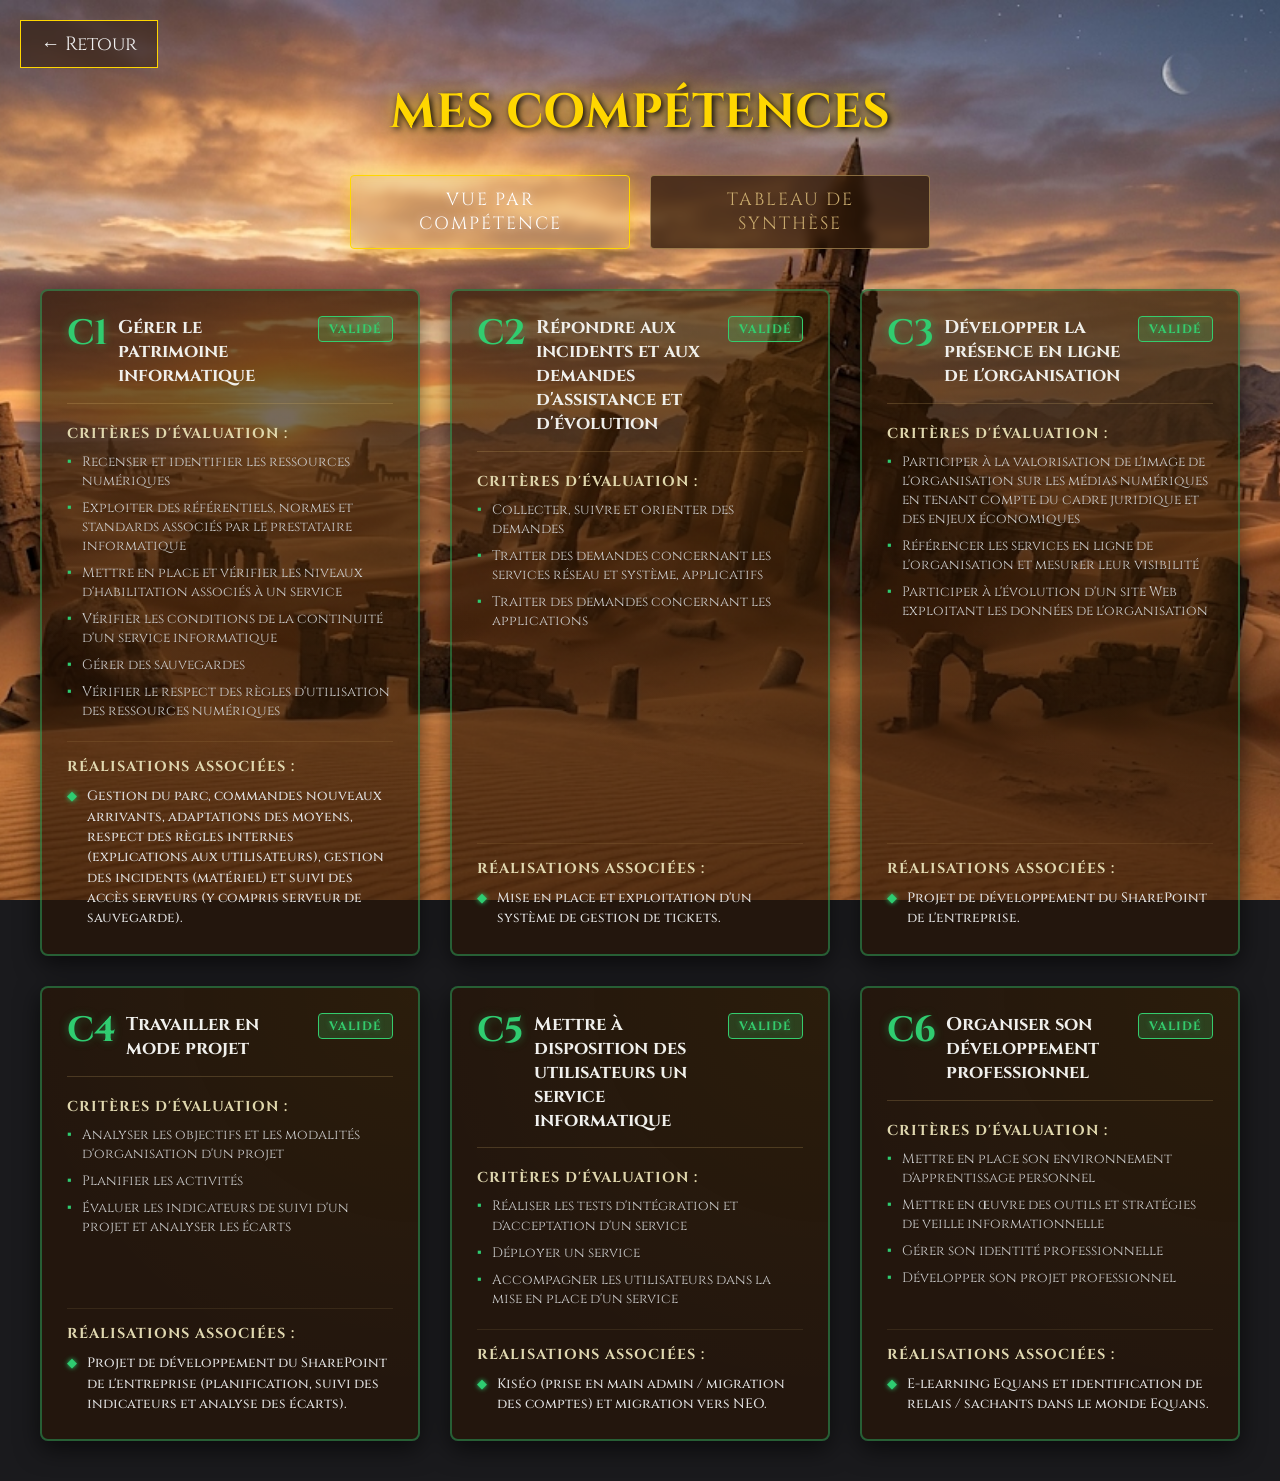
==== competences.html @ 90c7704d "Add files via upload" ====
<!DOCTYPE html>
<html lang="fr">

<head>
    <meta charset="UTF-8">
    <meta name="viewport" content="width=device-width, initial-scale=1.0">
    <title>Mes Compétences - Bodet Loïc</title>
    <link rel="stylesheet" href="styles.css">
    <style>
        :root {
            --shurima-gold: #ffd700;
            --shurima-gold-glow: rgba(255, 215, 0, 0.6);
            --shurima-dark-amber: rgba(40, 20, 5, 0.65);
            --gold-border: rgba(230, 194, 122, 0.5);
            --neon-green: #2ecc71;
            --neon-green-glow: rgba(46, 204, 113, 0.6);
        }

        body {
            display: flex;
            flex-direction: column;
            justify-content: flex-start;
            align-items: center;
            padding: 80px 20px 40px 20px;
            min-height: 100vh;
            overflow-y: auto;
            background-image: url('fond-competences.jpg');
            background-size: cover;
            background-position: center;
            background-attachment: fixed;
        }

        @media (max-width: 768px) {
            body {
                padding: 100px 15px 30px 15px;
            }
        }

        .page-title {
            font-family: 'Cinzel', serif;
            color: var(--shurima-gold);
            font-size: 3rem;
            text-align: center;
            margin-bottom: 30px;
            text-shadow: 2px 2px 6px #000, 0 0 20px rgba(255, 215, 0, 0.8);
        }

        @media (max-width: 768px) {
            .page-title {
                font-size: 2.2rem;
                margin-bottom: 20px;
            }
        }

        .back-btn {
            position: fixed;
            top: 20px;
            left: 20px;
            color: #f0f0f0;
            text-decoration: none;
            font-family: 'Cinzel', serif;
            font-size: 1.2rem;
            border: 1px solid var(--shurima-gold);
            padding: 10px 20px;
            transition: all 0.3s ease;
            background: rgba(40, 20, 5, 0.5);
            backdrop-filter: blur(5px);
            z-index: 1000;
        }

        .back-btn:hover {
            background: rgba(255, 215, 0, 0.2);
            box-shadow: 0 0 15px rgba(255, 215, 0, 0.5);
        }

        /* --- COMMUTATEUR D'ONGLETS --- */
        .tabs-container {
            display: flex;
            justify-content: center;
            gap: 20px;
            margin-bottom: 40px;
            width: 100%;
            max-width: 1200px;
        }

        @media (max-width: 600px) {
            .tabs-container {
                flex-direction: column;
                gap: 10px;
                align-items: center;
            }
        }

        .tab-btn {
            background: rgba(40, 20, 5, 0.7);
            border: 1px solid var(--gold-border);
            cursor: pointer;
            padding: 12px 30px;
            font-family: 'Cinzel', serif;
            font-size: 1.1rem;
            color: #c8aa6e;
            letter-spacing: 2px;
            transition: all 0.3s ease;
            text-transform: uppercase;
            backdrop-filter: blur(5px);
            border-radius: 4px;
            width: 280px;
            max-width: 100%;
            text-align: center;
        }

        .tab-btn:hover {
            color: var(--shurima-gold);
            border-color: var(--shurima-gold);
            box-shadow: 0 0 15px rgba(255, 215, 0, 0.3);
        }

        .tab-btn.active {
            color: #fff;
            background: rgba(200, 170, 110, 0.2);
            border-color: var(--shurima-gold);
            box-shadow: 0 0 20px rgba(255, 215, 0, 0.4), inset 0 0 10px rgba(255, 215, 0, 0.2);
            text-shadow: 0 0 8px rgba(255, 255, 255, 0.6);
        }

        /* --- CONTENUS D'ONGLETS --- */
        .tab-content {
            display: none;
            width: 100%;
            opacity: 0;
        }

        .tab-content.active {
            display: block;
        }

        .fade-in {
            animation: fadeIn 0.4s ease-out forwards;
        }

        @keyframes fadeIn {
            from { opacity: 0; transform: translateY(15px); }
            to { opacity: 1; transform: translateY(0); }
        }

        /* --- VUE CARTES --- */
        .comp-grid {
            display: grid;
            grid-template-columns: repeat(auto-fit, minmax(340px, 1fr));
            gap: 30px;
            width: 100%;
            max-width: 1200px;
            margin: 0 auto;
        }

        @media (max-width: 400px) {
            .comp-grid {
                grid-template-columns: 1fr;
            }
        }

        .comp-card {
            background: rgba(40, 20, 5, 0.65);
            backdrop-filter: blur(8px);
            border: 2px solid var(--gold-border);
            border-radius: 8px;
            padding: 25px;
            transition: transform 0.3s ease, border-color 0.3s ease, box-shadow 0.3s ease;
            box-shadow: 0 8px 25px rgba(0,0,0,0.6);
            display: flex;
            flex-direction: column;
            position: relative;
            overflow: hidden;
        }

        .comp-card::before {
            content: '';
            position: absolute;
            top: 0; left: 0; width: 100%; height: 100%;
            background: radial-gradient(circle at top right, rgba(255, 215, 0, 0.04), transparent 70%);
            pointer-events: none;
        }

        .comp-card:hover {
            transform: translateY(-5px);
            border-color: var(--shurima-gold);
            box-shadow: 0 12px 30px rgba(0,0,0,0.8), 0 0 20px rgba(255, 215, 0, 0.25);
        }

        .comp-card.validated {
            border-color: rgba(46, 204, 113, 0.4);
        }

        .comp-card.validated:hover {
            border-color: var(--neon-green);
            box-shadow: 0 12px 30px rgba(0,0,0,0.8), 0 0 20px rgba(46, 204, 113, 0.25);
        }

        .card-header {
            display: flex;
            justify-content: space-between;
            align-items: flex-start;
            margin-bottom: 20px;
            border-bottom: 1px solid rgba(230, 194, 122, 0.2);
            padding-bottom: 15px;
            gap: 10px;
        }

        .comp-code {
            font-size: 2.2rem;
            font-weight: 700;
            color: var(--shurima-gold);
            text-shadow: 0 0 10px rgba(255, 215, 0, 0.4);
            line-height: 1;
        }

        .comp-card.validated .comp-code {
            color: var(--neon-green);
            text-shadow: 0 0 10px rgba(46, 204, 113, 0.4);
        }

        .comp-title-container {
            flex-grow: 1;
        }

        .comp-title {
            font-size: 1.15rem;
            color: #f0f0f0;
            font-family: 'Cinzel', serif;
            line-height: 1.3;
        }

        .status-badge {
            padding: 4px 10px;
            font-size: 0.75rem;
            border-radius: 4px;
            font-weight: bold;
            letter-spacing: 1px;
            text-transform: uppercase;
            white-space: nowrap;
        }

        .status-badge.valid {
            background: rgba(46, 204, 113, 0.2);
            border: 1px solid var(--neon-green);
            color: var(--neon-green);
            text-shadow: 0 0 5px rgba(46, 204, 113, 0.5);
        }

        .status-badge.in-progress {
            background: rgba(230, 194, 122, 0.1);
            border: 1px solid rgba(230, 194, 122, 0.5);
            color: #c8aa6e;
        }

        .card-body {
            display: flex;
            flex-direction: column;
            gap: 20px;
            flex-grow: 1;
        }

        .criteria-section h3,
        .realizations-section h3 {
            font-size: 0.9rem;
            color: var(--shurima-gold);
            margin-bottom: 10px;
            letter-spacing: 1px;
            text-transform: uppercase;
        }

        .comp-card.validated .criteria-section h3,
        .comp-card.validated .realizations-section h3 {
            color: #e0d8b0;
        }

        .criteria-list {
            list-style: none;
            padding-left: 0;
            display: flex;
            flex-direction: column;
            gap: 8px;
        }

        .criteria-list li {
            font-size: 0.85rem;
            color: #ccc;
            line-height: 1.4;
            position: relative;
            padding-left: 15px;
        }

        .criteria-list li::before {
            content: '▪';
            position: absolute;
            left: 0;
            color: var(--shurima-gold);
            font-size: 0.8rem;
        }

        .comp-card.validated .criteria-list li::before {
            color: var(--neon-green);
        }

        .realizations-section {
            border-top: 1px solid rgba(230, 194, 122, 0.1);
            padding-top: 15px;
            margin-top: auto;
        }

        .realization-item {
            display: flex;
            gap: 10px;
            align-items: flex-start;
        }

        .realization-bullet {
            color: var(--shurima-gold);
            font-size: 0.8rem;
            margin-top: 2px;
        }

        .comp-card.validated .realization-bullet {
            color: var(--neon-green);
            text-shadow: 0 0 5px var(--neon-green);
        }

        .realization-text {
            font-size: 0.85rem;
            color: #e0e0e0;
            line-height: 1.5;
            font-weight: 500;
        }

        .realization-empty {
            font-size: 0.85rem;
            color: #777;
            font-style: italic;
        }

        /* --- VUE TABLE DE SYNTHÈSE --- */
        .matrix-info-grid {
            display: grid;
            grid-template-columns: repeat(auto-fit, minmax(200px, 1fr));
            gap: 15px;
            width: 100%;
            max-width: 1200px;
            margin: 0 auto 30px auto;
            background: rgba(40, 20, 5, 0.65);
            backdrop-filter: blur(8px);
            border: 2px solid var(--gold-border);
            border-radius: 8px;
            padding: 20px;
            box-shadow: 0 5px 15px rgba(0,0,0,0.6);
            font-family: 'Cinzel', serif;
            color: #f0f0f0;
        }

        .matrix-info-grid .info-item {
            font-size: 0.95rem;
            letter-spacing: 1px;
        }

        .matrix-info-grid .info-item strong {
            color: var(--shurima-gold);
            text-shadow: 0 0 5px rgba(255, 215, 0, 0.4);
            margin-right: 5px;
        }

        .matrix-info-grid .info-item a {
            color: var(--shurima-gold);
            text-decoration: none;
            border-bottom: 1px dashed var(--shurima-gold);
            transition: all 0.3s ease;
        }

        .matrix-info-grid .info-item a:hover {
            color: #fff;
            border-bottom-style: solid;
            text-shadow: 0 0 8px var(--shurima-gold-glow);
        }

        .matrix-info-grid .full-width {
            grid-column: 1 / -1;
        }

        .matrix-container {
            width: 100%;
            max-width: 1200px;
            margin: 0 auto;
            overflow-x: auto;
            background: rgba(20, 10, 2, 0.7);
            backdrop-filter: blur(10px);
            border: 2px solid var(--gold-border);
            border-radius: 8px;
            padding: 20px;
            box-shadow: 0 10px 30px rgba(0,0,0,0.8);
        }

        .matrix-container::-webkit-scrollbar {
            height: 8px;
        }
        .matrix-container::-webkit-scrollbar-track {
            background: rgba(40, 20, 5, 0.4);
            border-radius: 4px;
        }
        .matrix-container::-webkit-scrollbar-thumb {
            background: var(--shurima-gold);
            border-radius: 4px;
            box-shadow: 0 0 5px var(--shurima-gold-glow);
        }
        .matrix-container::-webkit-scrollbar-thumb:hover {
            background: #fff;
        }

        .synthesis-table {
            width: 100%;
            border-collapse: collapse;
            color: #f0f0f0;
            font-size: 0.9rem;
        }

        .synthesis-table th, 
        .synthesis-table td {
            border: 1px solid rgba(230, 194, 122, 0.25);
            padding: 12px;
            text-align: left;
            transition: background 0.2s ease;
        }

        .synthesis-table thead tr {
            border-bottom: 2px solid var(--gold-border);
        }

        .synthesis-table th {
            color: var(--shurima-gold);
            font-family: 'Cinzel', serif;
            text-shadow: 0 0 5px rgba(255, 215, 0, 0.3);
            font-weight: bold;
        }

        /* En-têtes de colonnes verticaux */
        .synthesis-table th.vertical-header {
            height: 220px;
            min-width: 60px;
            max-width: 70px;
            vertical-align: bottom;
            padding: 15px 5px;
            text-align: center;
        }

        .synthesis-table th.vertical-header > div {
            writing-mode: vertical-rl;
            transform: rotate(180deg);
            white-space: nowrap;
            display: inline-block;
            letter-spacing: 1px;
            font-size: 0.85rem;
            line-height: 1.2;
            text-transform: uppercase;
            font-family: 'Cinzel', serif;
        }

        /* Lignes d'en-tête de section */
        .synthesis-table tr.section-header-row {
            background: rgba(230, 194, 122, 0.12);
        }

        .synthesis-table tr.section-header-row td {
            color: var(--shurima-gold);
            font-family: 'Cinzel', serif;
            font-weight: bold;
            text-transform: uppercase;
            letter-spacing: 1px;
            font-size: 0.95rem;
            text-align: center;
            border-top: 2px solid var(--gold-border);
            border-bottom: 2px solid var(--gold-border);
        }

        /* Cellules de cases à cocher */
        .synthesis-table td.check-cell {
            text-align: center;
            vertical-align: middle;
            width: 60px;
        }

        /* Effet de survol sur les lignes */
        .synthesis-table tbody tr:not(.section-header-row):hover {
            background: rgba(255, 255, 255, 0.03);
        }

        /* Rétroéclairages croisés JavaScript */
        .synthesis-table tr.highlight-row {
            background: rgba(255, 215, 0, 0.07) !important;
        }

        .synthesis-table td.highlight-col,
        .synthesis-table th.highlight-col {
            background: rgba(255, 215, 0, 0.07) !important;
        }

        .synthesis-table td.highlight-cell {
            background: rgba(255, 215, 0, 0.18) !important;
            box-shadow: inset 0 0 10px rgba(255, 215, 0, 0.4);
        }

        /* Coche runique lumineuse */
        .rune-check {
            display: inline-flex;
            justify-content: center;
            align-items: center;
            width: 26px;
            height: 26px;
            background: rgba(46, 204, 113, 0.15);
            border: 2px solid rgba(46, 204, 113, 0.7);
            border-radius: 50%;
            color: var(--neon-green);
            text-shadow: 0 0 10px var(--neon-green);
            box-shadow: 0 0 12px rgba(46, 204, 113, 0.3);
            font-weight: bold;
            font-size: 0.95rem;
            animation: pulseRune 2s infinite ease-in-out;
            user-select: none;
        }

        @keyframes pulseRune {
            0%, 100% { 
                transform: scale(1); 
                box-shadow: 0 0 8px rgba(46, 204, 113, 0.3);
                border-color: rgba(46, 204, 113, 0.7);
            }
            50% { 
                transform: scale(1.08); 
                box-shadow: 0 0 15px rgba(46, 204, 113, 0.6);
                border-color: rgba(46, 204, 113, 0.9);
            }
        }

        /* --- DÉCORATION DU PDF --- */
        .pdf-container-wrapper {
            width: 100%;
            max-width: 1200px;
            margin: 0 auto;
            display: flex;
            flex-direction: column;
            gap: 20px;
        }

        .pdf-actions {
            display: flex;
            justify-content: center;
            width: 100%;
        }

        .pdf-btn {
            display: inline-flex;
            align-items: center;
            gap: 10px;
            background: rgba(40, 20, 5, 0.7);
            border: 1px solid var(--gold-border);
            cursor: pointer;
            padding: 12px 30px;
            font-family: 'Cinzel', serif;
            font-size: 1rem;
            color: #c8aa6e;
            text-decoration: none;
            letter-spacing: 1px;
            transition: all 0.3s ease;
            text-transform: uppercase;
            backdrop-filter: blur(5px);
            border-radius: 4px;
            box-shadow: 0 5px 15px rgba(0,0,0,0.4);
        }

        .pdf-btn:hover {
            color: var(--shurima-gold);
            border-color: var(--shurima-gold);
            box-shadow: 0 0 20px rgba(255, 215, 0, 0.4), inset 0 0 10px rgba(255, 215, 0, 0.2);
            transform: translateY(-2px);
        }

        .pdf-iframe-container {
            width: 100%;
            height: 75vh;
            min-height: 600px;
            border: 2px solid var(--gold-border);
            border-radius: 8px;
            overflow: hidden;
            box-shadow: 0 10px 30px rgba(0, 0, 0, 0.8);
            background: rgba(20, 10, 2, 0.7);
            backdrop-filter: blur(10px);
            transition: border-color 0.3s ease;
        }

        .pdf-iframe-container:hover {
            border-color: var(--shurima-gold);
        }

        .pdf-iframe {
            width: 100%;
            height: 100%;
            border: none;
        }
    </style>
</head>

<body>
    <a href="index.html?skipIntro=true&origin=competences" class="back-btn">← Retour</a>

    <h1 class="page-title">MES COMPÉTENCES</h1>

    <div class="tabs-container">
        <button class="tab-btn active" data-tab="cards-view">
            <span class="btn-text">Vue par Compétence</span>
        </button>
        <button class="tab-btn" data-tab="matrix-view">
            <span class="btn-text">Tableau de Synthèse</span>
        </button>
    </div>

    <!-- 1. VUE EN CARTES -->
    <div id="cards-view" class="tab-content active fade-in">
        <div class="comp-grid">
            <!-- C1 -->
            <div class="comp-card validated">
                <div class="card-header">
                    <span class="comp-code">C1</span>
                    <div class="comp-title-container">
                        <h2 class="comp-title">Gérer le patrimoine informatique</h2>
                    </div>
                    <span class="status-badge valid">Validé</span>
                </div>
                <div class="card-body">
                    <div class="criteria-section">
                        <h3>Critères d'évaluation :</h3>
                        <ul class="criteria-list">
                            <li>Recenser et identifier les ressources numériques</li>
                            <li>Exploiter des référentiels, normes et standards associés par le prestataire informatique</li>
                            <li>Mettre en place et vérifier les niveaux d'habilitation associés à un service</li>
                            <li>Vérifier les conditions de la continuité d'un service informatique</li>
                            <li>Gérer des sauvegardes</li>
                            <li>Vérifier le respect des règles d'utilisation des ressources numériques</li>
                        </ul>
                    </div>
                    <div class="realizations-section">
                        <h3>Réalisations associées :</h3>
                        <div class="realization-item">
                            <span class="realization-bullet">◆</span>
                            <p class="realization-text">
                                Gestion du parc, commandes nouveaux arrivants, adaptations des moyens, respect des règles internes (explications aux utilisateurs), gestion des incidents (matériel) et suivi des accès serveurs (y compris serveur de sauvegarde).
                            </p>
                        </div>
                    </div>
                </div>
            </div>

            <!-- C2 -->
            <div class="comp-card validated">
                <div class="card-header">
                    <span class="comp-code">C2</span>
                    <div class="comp-title-container">
                        <h2 class="comp-title">Répondre aux incidents et aux demandes d'assistance et d'évolution</h2>
                    </div>
                    <span class="status-badge valid">Validé</span>
                </div>
                <div class="card-body">
                    <div class="criteria-section">
                        <h3>Critères d'évaluation :</h3>
                        <ul class="criteria-list">
                            <li>Collecter, suivre et orienter des demandes</li>
                            <li>Traiter des demandes concernant les services réseau et système, applicatifs</li>
                            <li>Traiter des demandes concernant les applications</li>
                        </ul>
                    </div>
                    <div class="realizations-section">
                        <h3>Réalisations associées :</h3>
                        <div class="realization-item">
                            <span class="realization-bullet">◆</span>
                            <p class="realization-text">
                                Mise en place et exploitation d'un système de gestion de tickets.
                            </p>
                        </div>
                    </div>
                </div>
            </div>

            <!-- C3 -->
            <div class="comp-card validated">
                <div class="card-header">
                    <span class="comp-code">C3</span>
                    <div class="comp-title-container">
                        <h2 class="comp-title">Développer la présence en ligne de l'organisation</h2>
                    </div>
                    <span class="status-badge valid">Validé</span>
                </div>
                <div class="card-body">
                    <div class="criteria-section">
                        <h3>Critères d'évaluation :</h3>
                        <ul class="criteria-list">
                            <li>Participer à la valorisation de l'image de l'organisation sur les médias numériques en tenant compte du cadre juridique et des enjeux économiques</li>
                            <li>Référencer les services en ligne de l'organisation et mesurer leur visibilité</li>
                            <li>Participer à l'évolution d'un site Web exploitant les données de l'organisation</li>
                        </ul>
                    </div>
                    <div class="realizations-section">
                        <h3>Réalisations associées :</h3>
                        <div class="realization-item">
                            <span class="realization-bullet">◆</span>
                            <p class="realization-text">
                                Projet de développement du SharePoint de l'entreprise.
                            </p>
                        </div>
                    </div>
                </div>
            </div>

            <!-- C4 -->
            <div class="comp-card validated">
                <div class="card-header">
                    <span class="comp-code">C4</span>
                    <div class="comp-title-container">
                        <h2 class="comp-title">Travailler en mode projet</h2>
                    </div>
                    <span class="status-badge valid">Validé</span>
                </div>
                <div class="card-body">
                    <div class="criteria-section">
                        <h3>Critères d'évaluation :</h3>
                        <ul class="criteria-list">
                            <li>Analyser les objectifs et les modalités d'organisation d'un projet</li>
                            <li>Planifier les activités</li>
                            <li>Évaluer les indicateurs de suivi d'un projet et analyser les écarts</li>
                        </ul>
                    </div>
                    <div class="realizations-section">
                        <h3>Réalisations associées :</h3>
                        <div class="realization-item">
                            <span class="realization-bullet">◆</span>
                            <p class="realization-text">
                                Projet de développement du SharePoint de l'entreprise (planification, suivi des indicateurs et analyse des écarts).
                            </p>
                        </div>
                    </div>
                </div>
            </div>

            <!-- C5 -->
            <div class="comp-card validated">
                <div class="card-header">
                    <span class="comp-code">C5</span>
                    <div class="comp-title-container">
                        <h2 class="comp-title">Mettre à disposition des utilisateurs un service informatique</h2>
                    </div>
                    <span class="status-badge valid">Validé</span>
                </div>
                <div class="card-body">
                    <div class="criteria-section">
                        <h3>Critères d'évaluation :</h3>
                        <ul class="criteria-list">
                            <li>Réaliser les tests d'intégration et d'acceptation d'un service</li>
                            <li>Déployer un service</li>
                            <li>Accompagner les utilisateurs dans la mise en place d'un service</li>
                        </ul>
                    </div>
                    <div class="realizations-section">
                        <h3>Réalisations associées :</h3>
                        <div class="realization-item">
                            <span class="realization-bullet">◆</span>
                            <p class="realization-text">
                                Kiséo (prise en main admin / migration des comptes) et migration vers NEO.
                            </p>
                        </div>
                    </div>
                </div>
            </div>

            <!-- C6 -->
            <div class="comp-card validated">
                <div class="card-header">
                    <span class="comp-code">C6</span>
                    <div class="comp-title-container">
                        <h2 class="comp-title">Organiser son développement professionnel</h2>
                    </div>
                    <span class="status-badge valid">Validé</span>
                </div>
                <div class="card-body">
                    <div class="criteria-section">
                        <h3>Critères d'évaluation :</h3>
                        <ul class="criteria-list">
                            <li>Mettre en place son environnement d'apprentissage personnel</li>
                            <li>Mettre en œuvre des outils et stratégies de veille informationnelle</li>
                            <li>Gérer son identité professionnelle</li>
                            <li>Développer son projet professionnel</li>
                        </ul>
                    </div>
                    <div class="realizations-section">
                        <h3>Réalisations associées :</h3>
                        <div class="realization-item">
                            <span class="realization-bullet">◆</span>
                            <p class="realization-text">
                                E-learning Equans et identification de relais / sachants dans le monde Equans.
                            </p>
                        </div>
                    </div>
                </div>
            </div>
        </div>
    </div>

    <!-- 2. VUE TABLEAU DE SYNTHÈSE -->
    <div id="matrix-view" class="tab-content">
        <div class="pdf-container-wrapper" style="margin-bottom: 30px;">
            <div class="pdf-actions">
                <a href="E5 - Tableau de synthèse.pdf" target="_blank" class="pdf-btn">
                    <span class="pdf-btn-icon">📄</span>
                    <span class="pdf-btn-text">Ouvrir le Tableau de Synthèse PDF</span>
                </a>
            </div>
        </div>

        <!-- Informations d'en-tête officielles -->
        <div class="matrix-info-grid">
            <div class="info-item"><strong>Nom & Prénom :</strong> BODET Loïc</div>
            <div class="info-item"><strong>Option BTS SIO :</strong> SLAM</div>
            <div class="info-item"><strong>Centre de formation :</strong> Nexa Digital School</div>
            <div class="info-item"><strong>Session :</strong> 2026</div>
            <div class="info-item full-width"><strong>Adresse URL du Portfolio :</strong> <a href="https://portfolio-bodet-loic.vercel.app/" target="_blank">https://portfolio-bodet-loic.vercel.app/</a></div>
        </div>

        <div class="matrix-container">
            <table class="synthesis-table">
                <thead>
                    <tr>
                        <th rowspan="2" style="vertical-align: middle; text-align: center; font-size: 0.95rem;">
                            Réalisations professionnelles<br>
                            <small style="font-size: 0.75rem; color: #a09b8c; text-transform: none; display: block; margin-top: 5px;">(intitulé et liste des documents et productions associés)</small>
                        </th>
                        <th rowspan="2" style="vertical-align: middle; text-align: center; width: 120px; font-size: 0.95rem;">
                            Période<br>
                            <small style="font-size: 0.75rem; color: #a09b8c; text-transform: none; display: block; margin-top: 5px;">(sous la forme du JJ/MM/AA ou 1A/2A)</small>
                        </th>
                        <th colspan="6" style="text-align: center; border-bottom: 2px solid var(--gold-border); font-size: 1.05rem; letter-spacing: 2px;">
                            Compétences mises en œuvre
                        </th>
                    </tr>
                    <tr>
                        <th class="vertical-header" title="Gérer le patrimoine informatique">
                            <div>Gérer le patrimoine informatique</div>
                        </th>
                        <th class="vertical-header" title="Répondre aux incidents et aux demandes d'assistance et d'évolution">
                            <div>Répondre aux incidents & assistance</div>
                        </th>
                        <th class="vertical-header" title="Développer la présence en ligne de l'organisation">
                            <div>Développer la présence en ligne</div>
                        </th>
                        <th class="vertical-header" title="Travailler en mode projet">
                            <div>Travailler en mode projet</div>
                        </th>
                        <th class="vertical-header" title="Mettre à disposition des utilisateurs un service informatique">
                            <div>Mettre à disposition un service</div>
                        </th>
                        <th class="vertical-header" title="Organiser son développement professionnel">
                            <div>Organiser son développement pro</div>
                        </th>
                    </tr>
                </thead>
                <tbody>
                    <!-- RÉALISATIONS EN COURS DE FORMATION -->
                    <tr class="section-header-row">
                        <td colspan="8">Réalisations en cours de formation</td>
                    </tr>
                    <tr>
                        <td style="font-weight: 500; font-size: 0.85rem; line-height: 1.5; color: #e0e0e0;">
                            <strong>Global Swiss Bourdin</strong> : <a href="https://drive.google.com/drive/folders/17k6Yh1YECzoqbg8lJewWjeEWQFlthh7E?usp=drive_link" target="_blank" style="color: var(--shurima-gold); text-decoration: underline;">Accès Drive</a>
                        </td>
                        <td style="text-align: center; font-weight: bold; color: var(--shurima-gold); font-size: 0.85rem;">20/05/26 - 21/05/26</td>
                        <td class="check-cell" data-comp="C1"><div class="rune-check" title="Compétence C1 Validée">✔</div></td>
                        <td class="check-cell" data-comp="C2"><div class="rune-check" title="Compétence C2 Validée">✔</div></td>
                        <td class="check-cell"></td>
                        <td class="check-cell"></td>
                        <td class="check-cell"></td>
                        <td class="check-cell"></td>
                    </tr>
                    <tr>
                        <td style="font-weight: 500; font-size: 0.85rem; line-height: 1.5; color: #e0e0e0;">
                            <strong>TP Réseaux sur Cisco</strong> (Protocol RIP et OSPF)
                        </td>
                        <td style="text-align: center; font-weight: bold; color: var(--shurima-gold); font-size: 0.85rem;">16/05/26 - 20/05/26</td>
                        <td class="check-cell" data-comp="C1"><div class="rune-check" title="Compétence C1 Validée">✔</div></td>
                        <td class="check-cell" data-comp="C2"><div class="rune-check" title="Compétence C2 Validée">✔</div></td>
                        <td class="check-cell"></td>
                        <td class="check-cell"></td>
                        <td class="check-cell" data-comp="C5"><div class="rune-check" title="Compétence C5 Validée">✔</div></td>
                        <td class="check-cell"></td>
                    </tr>

                    <!-- RÉALISATIONS EN MILIEU PROFESSIONNEL EN COURS DE PREMIÈRE ANNÉE -->
                    <tr class="section-header-row">
                        <td colspan="8">Réalisations en milieu professionnel en cours de première année</td>
                    </tr>
                    <tr>
                        <td style="font-weight: 500; font-size: 0.85rem; line-height: 1.5; color: #e0e0e0;">
                            <strong>Gestion du parc</strong> / Commandes nouveaux arrivants / Adaptations des moyens / Respect des règles internes (explications aux utilisateurs) / Gestion des incidents (matériel) / Suivi des accès serveurs (y compris serveur de sauvegarde)
                        </td>
                        <td style="text-align: center; font-weight: bold; color: var(--shurima-gold); font-size: 0.85rem;">27/08/25 - En cours</td>
                        <td class="check-cell" data-comp="C1"><div class="rune-check" title="Compétence C1 Validée">✔</div></td>
                        <td class="check-cell"></td>
                        <td class="check-cell"></td>
                        <td class="check-cell"></td>
                        <td class="check-cell"></td>
                        <td class="check-cell"></td>
                    </tr>
                    <tr>
                        <td style="font-weight: 500; font-size: 0.85rem; line-height: 1.5; color: #e0e0e0;">
                            <strong>Système de gestion tickets</strong> via formulaire sharepoint
                        </td>
                        <td style="text-align: center; font-weight: bold; color: var(--shurima-gold); font-size: 0.85rem;">-</td>
                        <td class="check-cell"></td>
                        <td class="check-cell" data-comp="C2"><div class="rune-check" title="Compétence C2 Validée">✔</div></td>
                        <td class="check-cell"></td>
                        <td class="check-cell"></td>
                        <td class="check-cell"></td>
                        <td class="check-cell"></td>
                    </tr>
                    <tr>
                        <td style="font-weight: 500; font-size: 0.85rem; line-height: 1.5; color: #e0e0e0;">
                            <strong>Kiséo</strong> (prise en main admin / migration des comptes) / <strong>Migration NEO</strong>
                        </td>
                        <td style="text-align: center; font-weight: bold; color: var(--shurima-gold); font-size: 0.85rem;">26/02/26 - 19/04/26</td>
                        <td class="check-cell"></td>
                        <td class="check-cell"></td>
                        <td class="check-cell"></td>
                        <td class="check-cell"></td>
                        <td class="check-cell" data-comp="C5"><div class="rune-check" title="Compétence C5 Validée">✔</div></td>
                        <td class="check-cell"></td>
                    </tr>
                    <tr>
                        <td style="font-weight: 500; font-size: 0.85rem; line-height: 1.5; color: #e0e0e0;">
                            <strong>E-learning Equans</strong> / Identification de relais / sachants dans le monde Equans
                        </td>
                        <td style="text-align: center; font-weight: bold; color: var(--shurima-gold); font-size: 0.85rem;">27/08/25 - En cours</td>
                        <td class="check-cell"></td>
                        <td class="check-cell"></td>
                        <td class="check-cell"></td>
                        <td class="check-cell"></td>
                        <td class="check-cell"></td>
                        <td class="check-cell" data-comp="C6"><div class="rune-check" title="Compétence C6 Validée">✔</div></td>
                    </tr>
                    <tr>
                        <td style="font-weight: 500; font-size: 0.85rem; line-height: 1.5; color: #e0e0e0;">
                            <strong>Projet du développement du sharepoint de l'entreprise</strong>
                        </td>
                        <td style="text-align: center; font-weight: bold; color: var(--shurima-gold); font-size: 0.85rem;">23/05/26 - En cours</td>
                        <td class="check-cell"></td>
                        <td class="check-cell"></td>
                        <td class="check-cell" data-comp="C3"><div class="rune-check" title="Compétence C3 Validée">✔</div></td>
                        <td class="check-cell" data-comp="C4"><div class="rune-check" title="Compétence C4 Validée">✔</div></td>
                        <td class="check-cell"></td>
                        <td class="check-cell"></td>
                    </tr>

                    <!-- RÉALISATIONS EN MILIEU PROFESSIONNEL EN COURS DE SECONDE ANNÉE -->
                    <tr class="section-header-row">
                        <td colspan="8">Réalisations en milieu professionnel en cours de seconde année</td>
                    </tr>
                    <tr class="empty-row">
                        <td colspan="8" style="text-align: center; color: #777; font-style: italic; padding: 15px; font-size: 0.85rem;">
                            Aucune réalisation enregistrée pour le moment.
                        </td>
                    </tr>
                </tbody>
            </table>
        </div>
    </div>

    <script>
        document.addEventListener("DOMContentLoaded", () => {
            const tabButtons = document.querySelectorAll(".tab-btn");
            const tabContents = document.querySelectorAll(".tab-content");

            tabButtons.forEach(btn => {
                btn.addEventListener("click", () => {
                    const targetTab = btn.getAttribute("data-tab");

                    // Deactivate all buttons
                    tabButtons.forEach(b => b.classList.remove("active"));
                    // Hide all contents
                    tabContents.forEach(c => {
                        c.classList.remove("active", "fade-in");
                    });

                    // Activate current button
                    btn.classList.add("active");

                    // Show current content
                    const activeContent = document.getElementById(targetTab);
                    activeContent.classList.add("active", "fade-in");
                });
            });

            // --- EFFETS INTERACTIFS CROISÉS SUR LA TABLE DE SYNTHÈSE ---
            const table = document.querySelector(".synthesis-table");
            
            if (table) {
                table.addEventListener("mouseover", (e) => {
                    const cell = e.target.closest("td, th");
                    if (!cell) return;
                    
                    const colIndex = cell.cellIndex;
                    const row = cell.closest("tr");
                    if (!row || row.classList.contains("section-header-row") || row.classList.contains("empty-row")) return;
                    
                    // Surligner la ligne
                    row.classList.add("highlight-row");
                    
                    // Surligner la colonne correspondante (uniquement pour les colonnes de compétences >= 2)
                    if (colIndex >= 2) {
                        const allRows = table.querySelectorAll("tr");
                        allRows.forEach(r => {
                            const c = r.children[colIndex];
                            if (c) c.classList.add("highlight-col");
                        });
                    }
                    
                    // Surligner la cellule en survol direct si c'est une case active
                    if (cell.classList.contains("check-cell") && cell.children.length > 0) {
                        cell.classList.add("highlight-cell");
                    }
                });
                
                table.addEventListener("mouseout", (e) => {
                    const cell = e.target.closest("td, th");
                    if (!cell) return;
                    
                    const row = cell.closest("tr");
                    if (row) {
                        row.classList.remove("highlight-row");
                    }
                    
                    const allCells = table.querySelectorAll("td, th");
                    allCells.forEach(c => {
                        c.classList.remove("highlight-col", "highlight-cell");
                    });
                });
            }
        });
    </script>
</body>

</html>
---- styles.css ----
@import url('https://fonts.googleapis.com/css2?family=Cinzel:wght@400;700&display=swap');

/* Reset de base */
* {
    margin: 0;
    padding: 0;
    box-sizing: border-box;
}

body {
    background-color: #1a1a1d;
    display: flex;
    justify-content: center;
    align-items: center;
    min-height: 100vh;
    font-family: 'Cinzel', serif;
    overflow: hidden;
}

.map-container {
    position: relative;
    width: 90vw;
    max-width: 1200px;
    box-shadow: 0 0 20px rgba(0, 0, 0, 0.5);
    border-radius: 8px;
    overflow: hidden;

    /* Initial state for zoom effect (Intro) */
    opacity: 0;
    transform: scale(0.8);
    /* Start slightly zoomed out */
    transition: transform 1s ease-in-out, opacity 1s ease-in-out;
}

.map-container.zoom-in {
    opacity: 1;
    transform: scale(1);
}

.map-container.zoomed-in {
    transform: scale(3);
    opacity: 0;
}

/* --- ECRAN DE CHARGEMENT --- */
#loader {
    position: fixed;
    top: 0;
    left: 0;
    width: 100%;
    height: 100%;
    background-color: #1a1a1d;
    z-index: 9999;
    /* Au-dessus de tout */
    display: flex;
    flex-direction: column;
    justify-content: center;
    align-items: center;
    transition: opacity 0.5s ease-out;
}

.loader-title {
    font-family: 'Cinzel', serif;
    color: #c8aa6e;
    /* Or LoL */
    font-size: 3.5rem;
    font-weight: 700;
    margin-bottom: 30px;
    letter-spacing: 5px;
    text-transform: uppercase;
    text-align: center;

    /* Effet 3D et Ombrage */
    text-shadow:
        1px 1px 0 #8a6c3c,
        2px 2px 0 #8a6c3c,
        3px 3px 0 #8a6c3c,
        4px 4px 0 #8a6c3c,
        5px 5px 10px rgba(0, 0, 0, 0.8),
        0 0 20px rgba(200, 170, 110, 0.4);
}

.progress-container {
    width: 300px;
    height: 4px;
    background-color: rgba(255, 255, 255, 0.1);
    border-radius: 2px;
    overflow: hidden;
    position: relative;
    box-shadow: inset 0 0 5px rgba(0, 0, 0, 0.5);
}

.progress-bar {
    width: 0%;
    /* Départ à 0 */
    height: 100%;
    background-color: #c8aa6e;
    box-shadow: 0 0 15px #c8aa6e;
    transition: width 3s linear;
}

#loader.fade-out {
    opacity: 0;
    pointer-events: none;
}

.map-image {
    width: 100%;
    height: auto;
    display: block;
}

/* Styles pour les zones interactives */
.zone-link {
    position: absolute;
    width: 115px;
    height: 115px;
    border-radius: 50%;
    cursor: pointer;
    transition: all 0.3s ease;

    /* DEBUG STYLE: Masqué pour la version finale */
    z-index: 1000;
}

.zone-link:hover {
    /* Effet subtil au survol */
    box-shadow: 0 0 15px rgba(255, 255, 255, 0.6), inset 0 0 10px rgba(255, 255, 255, 0.3);
    background-color: rgba(255, 255, 255, 0.1);
    transform: scale(1.1);
}

/* Custom Tooltip */
.zone-link::after {
    content: attr(data-label);
    position: absolute;
    bottom: -50px;
    /* Position under the zone */
    left: 50%;
    transform: translateX(-50%);

    background-color: #1a1a1d;
    color: #c8aa6e;
    font-family: 'Cinzel', serif;
    font-size: 0.9rem;
    font-weight: bold;
    padding: 8px 15px;
    border: 1px solid #c8aa6e;
    border-radius: 4px;
    white-space: nowrap;

    opacity: 0;
    pointer-events: none;
    transition: opacity 0.3s ease, transform 0.3s ease;
    z-index: 2000;
    box-shadow: 0 4px 10px rgba(0, 0, 0, 0.5);
}

.zone-link:hover::after {
    opacity: 1;
    transform: translateX(-50%) translateY(-5px);
}

.sr-only {
    position: absolute;
    width: 1px;
    height: 1px;
    padding: 0;
    margin: -1px;
    overflow: hidden;
    clip: rect(0, 0, 0, 0);
    border: 0;
}

/* Positionnement des zones ajusté */

/* Haut Gauche (Froid / Main qui se serrent) */
.zone-cold {
    top: 9%;
    left: 27%;
    width: 109px;
    height: 109px;
}

/* Bas Gauche (Ombre / Ordi) */
.zone-shadow {
    bottom: 21%;
    left: 11%;
}

/* Haut Droite (Soleil / Parchemin) */
.zone-sun {
    top: 17%;
    right: 10%;
    bottom: auto;
    width: 130px;
    height: 130px;
}

/* Milieu (Force / Cerveau) - Shurima */
.zone-middle {
    top: 66%;
    left: 50.7%;
    transform: translate(-50%, -50%);
    /* width and height inherited from .zone-link (120px) */
}

.zone-middle:hover {
    transform: translate(-50%, -50%) scale(1.1);
}


@media (max-width: 768px) {
    .zone-link {
        width: 50px;
        height: 50px;
    }
}

/* --- ECRAN D'INTRODUCTION (Standing Screen) --- */
#intro-screen {
    position: fixed;
    top: 0;
    left: 0;
    width: 100%;
    height: 100%;
    background-color: #1a1a1d;
    z-index: 5000;
    /* Sous le loader (9999) mais au-dessus de tout le reste */
    display: flex;
    justify-content: center;
    align-items: center;
    opacity: 0;
    pointer-events: none;
    transition: opacity 1s ease-in-out;
}

#intro-screen.visible {
    opacity: 1;
    pointer-events: auto;
}

#intro-screen.fade-out {
    opacity: 0;
    pointer-events: none;
    transition: opacity 0.8s ease-out;
}

.intro-content {
    text-align: center;
    color: #f0f0f0;
    animation: fadeInUp 1.2s ease-out forwards;
}

.intro-title {
    font-size: 5rem;
    color: #c8aa6e;
    margin-bottom: 0.2em;
    letter-spacing: 5px;
    text-transform: uppercase;
    text-shadow: 0 0 20px rgba(200, 170, 110, 0.4);
}

.intro-subtitle {
    font-size: 2rem;
    color: #a09b8c;
    margin-bottom: 2rem;
    font-weight: 400;
    letter-spacing: 8px;
    border-bottom: 1px solid rgba(200, 170, 110, 0.3);
    display: inline-block;
    padding-bottom: 10px;
}

.intro-desc {
    font-family: 'Cinzel', serif;
    /* Assurez-vous que c'est la bonne police */
    color: #888;
    margin-bottom: 2rem;
    font-size: 1.1rem;
    font-style: italic;
}

.intro-contact {
    display: flex;
    justify-content: center;
    align-items: center;
    flex-wrap: wrap;
    gap: 15px;
    margin-bottom: 3rem;
    font-family: 'Cinzel', serif;
    color: #a09b8c;
    font-size: 0.9rem;
}

.contact-item {
    letter-spacing: 1px;
    transition: color 0.3s ease;
}

.contact-item.link {
    text-decoration: none;
    color: #c8aa6e;
    border-bottom: 1px solid transparent;
    cursor: pointer;
}

.contact-item.link:hover {
    color: #f0f0f0;
    border-bottom: 1px solid #c8aa6e;
    text-shadow: 0 0 8px rgba(200, 170, 110, 0.6);
}

.separator {
    color: #555;
    font-size: 0.8rem;
}

/* --- BOUTON HEXTECH --- */
.hextech-btn {
    position: relative;
    background: transparent;
    border: none;
    cursor: pointer;
    padding: 15px 40px;
    font-family: 'Cinzel', serif;
    font-size: 1.2rem;
    color: #c8aa6e;
    letter-spacing: 2px;
    transition: all 0.3s ease;
    text-transform: uppercase;
    overflow: hidden;
}

.hextech-btn::before {
    content: '';
    position: absolute;
    top: 0;
    left: 0;
    width: 100%;
    height: 100%;
    border: 1px solid #c8aa6e;
    transform: scale(1);
    transition: transform 0.3s ease;
}

.hextech-btn:hover::before {
    transform: scale(1.05);
    background: rgba(200, 170, 110, 0.1);
    box-shadow: 0 0 15px rgba(200, 170, 110, 0.4);
}

.hextech-btn:hover {
    color: #fff;
    text-shadow: 0 0 10px rgba(255, 255, 255, 0.8);
}

/* Animation d'apparition simple */
@keyframes fadeInUp {
    from {
        opacity: 0;
        transform: translateY(30px);
    }

    to {
        opacity: 1;
        transform: translateY(0);
    }
}
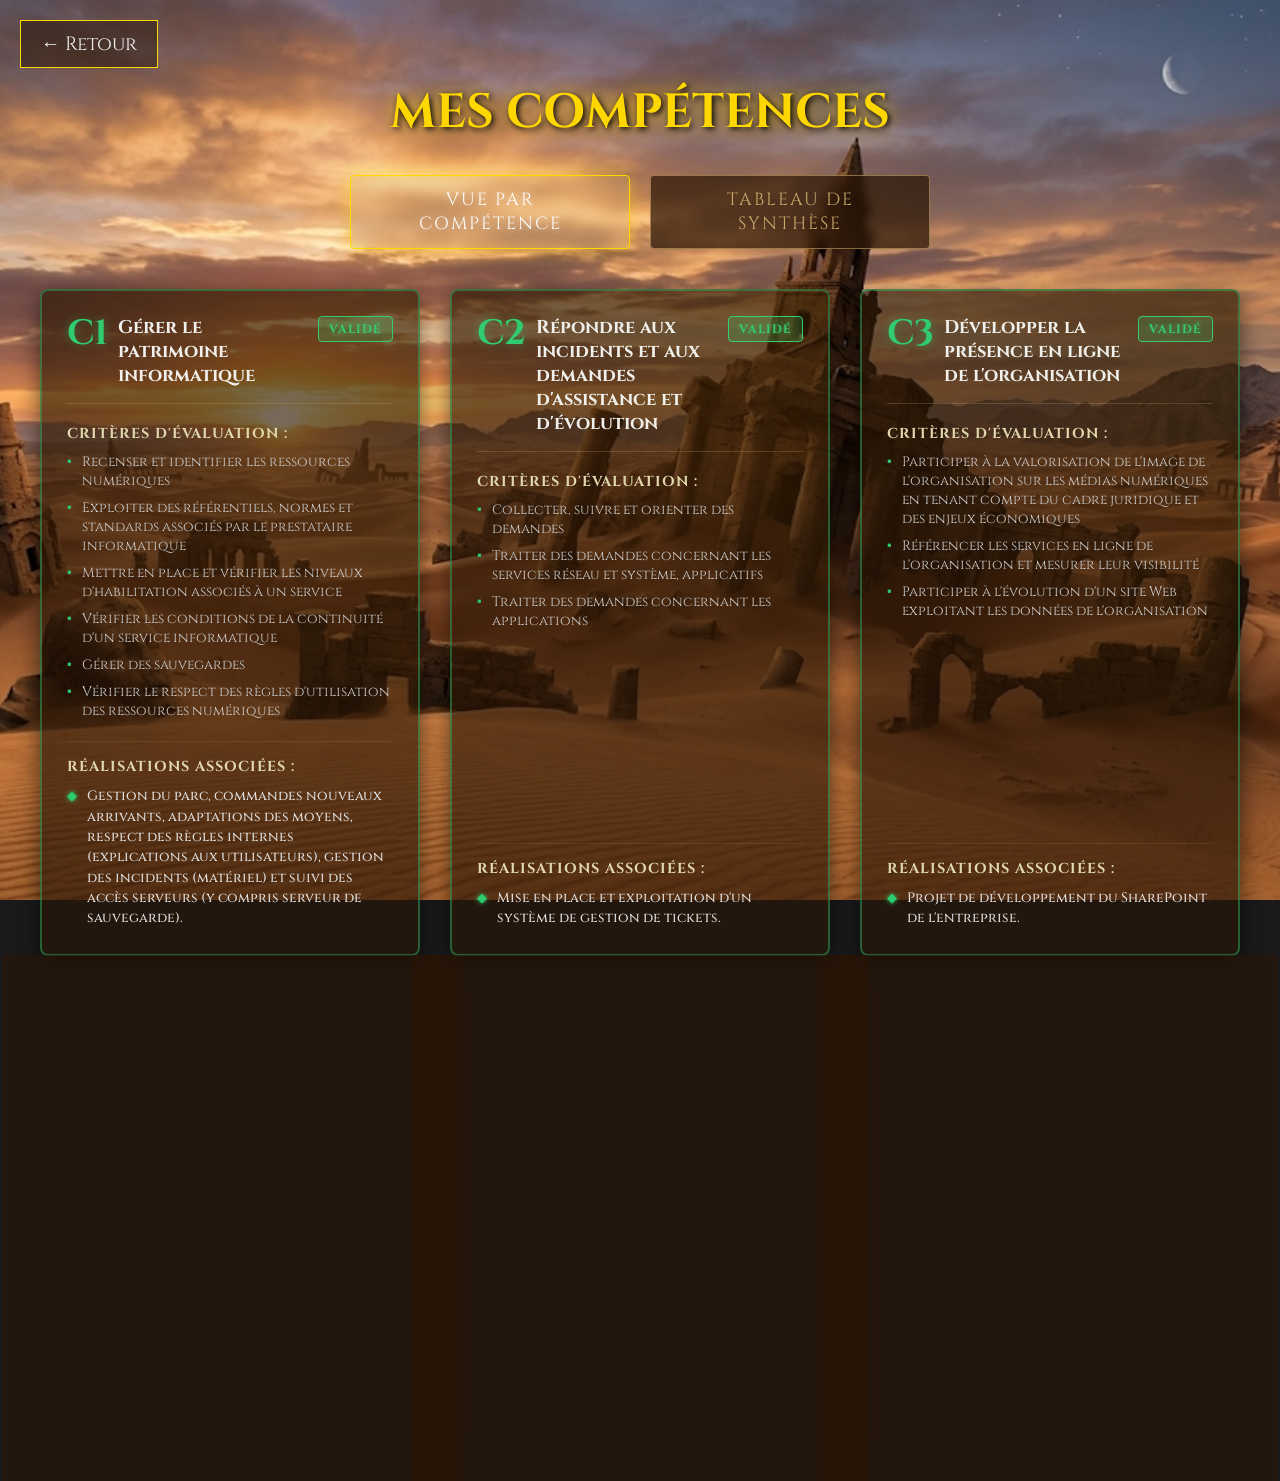
==== commit 877f5d0a: "Add files via upload" ====
--- a/competences.html
+++ b/competences.html
@@ -822,10 +822,10 @@
         <!-- Informations d'en-tête officielles -->
         <div class="matrix-info-grid">
             <div class="info-item"><strong>Nom & Prénom :</strong> BODET Loïc</div>
-            <div class="info-item"><strong>Option BTS SIO :</strong> SLAM</div>
+            <div class="info-item"><strong>Option BTS SIO :</strong> SISR</div>
             <div class="info-item"><strong>Centre de formation :</strong> Nexa Digital School</div>
             <div class="info-item"><strong>Session :</strong> 2026</div>
-            <div class="info-item full-width"><strong>Adresse URL du Portfolio :</strong> <a href="https://portfolio-bodet-loic.vercel.app/" target="_blank">https://portfolio-bodet-loic.vercel.app/</a></div>
+            <div class="info-item full-width"><strong>Adresse URL du Portfolio :</strong> <a href="https://portfolio-ecru-one-42.vercel.app/" target="_blank">https://portfolio-ecru-one-42.vercel.app/</a></div>
         </div>
 
         <div class="matrix-container">
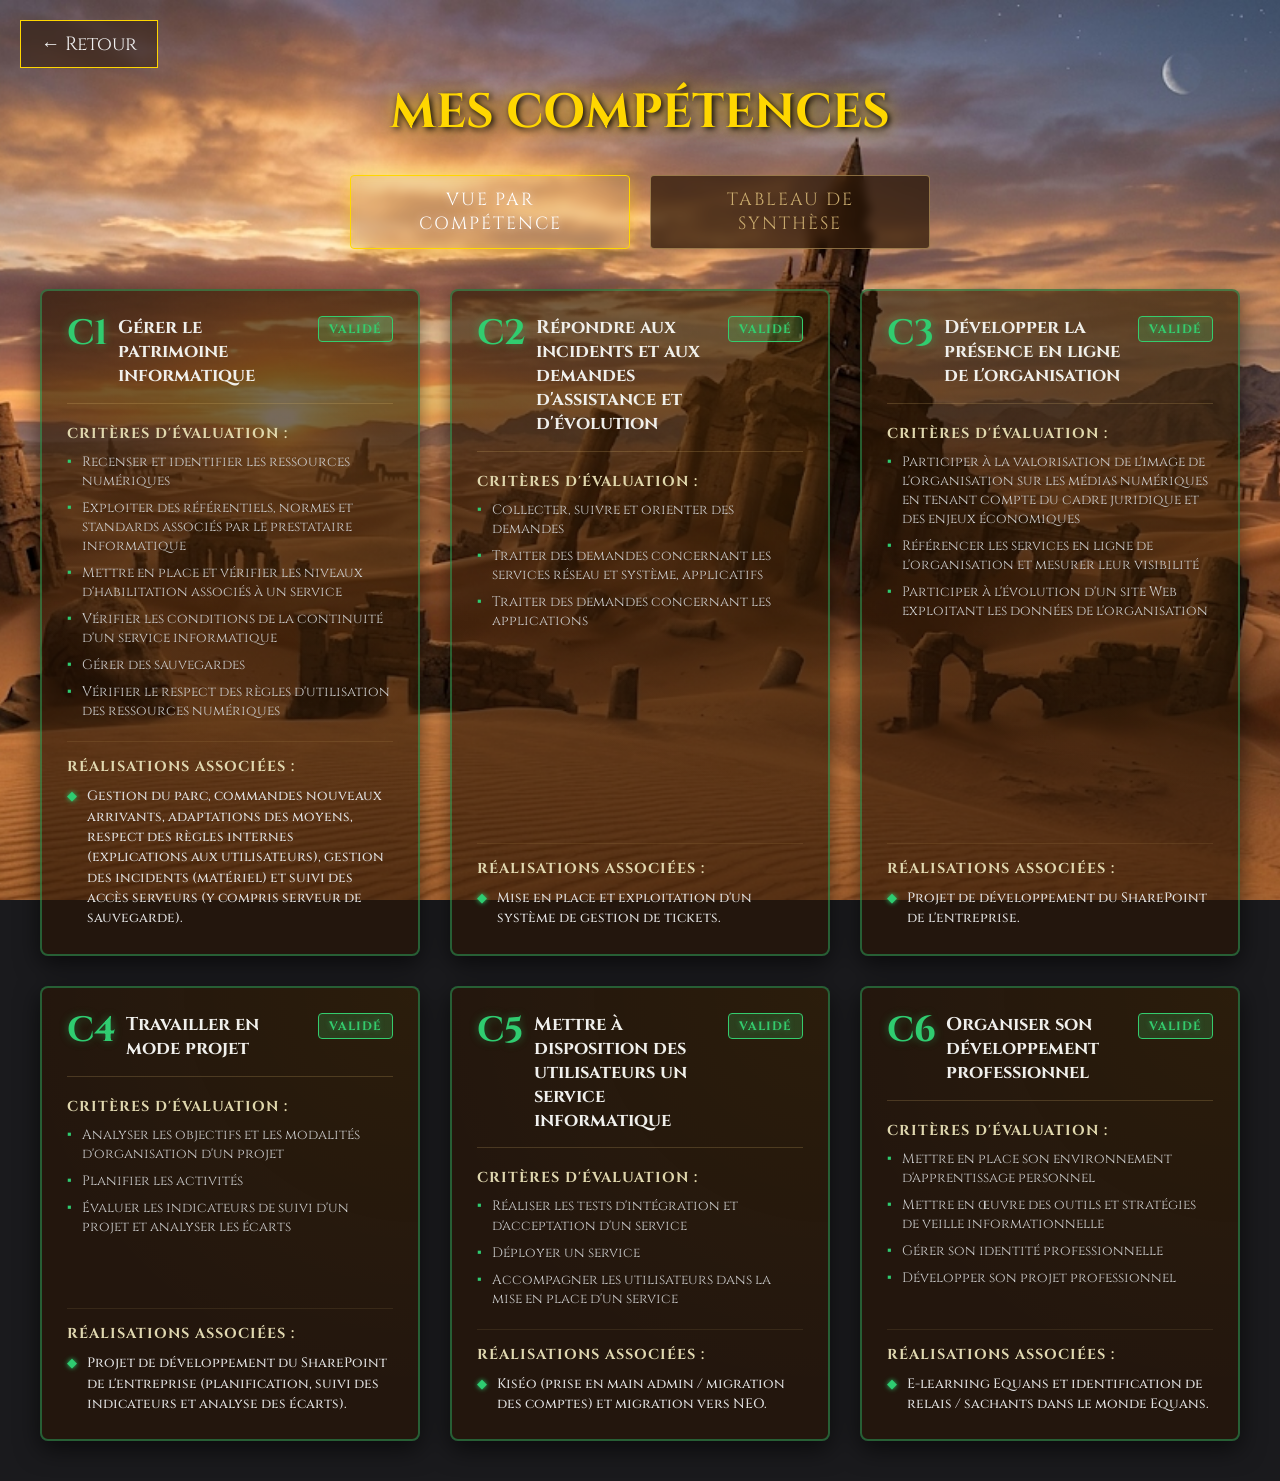
==== commit d67f354a: "Ajout de transitions thématiques (froid, ombre, soleil, arcane) entre la carte et les pages Co-Autho" ====
--- a/competences.html
+++ b/competences.html
@@ -605,7 +605,7 @@
     </style>
 </head>
 
-<body>
+<body data-theme="arcane">
     <a href="index.html?skipIntro=true&origin=competences" class="back-btn">← Retour</a>
 
     <h1 class="page-title">MES COMPÉTENCES</h1>
@@ -1046,6 +1046,7 @@
             }
         });
     </script>
+<script src="transitions.js"></script>
 </body>
 
 </html>
--- a/styles.css
+++ b/styles.css
@@ -1,369 +1,401 @@
-@import url('https://fonts.googleapis.com/css2?family=Cinzel:wght@400;700&display=swap');
-
-/* Reset de base */
-* {
-    margin: 0;
-    padding: 0;
-    box-sizing: border-box;
-}
-
-body {
-    background-color: #1a1a1d;
-    display: flex;
-    justify-content: center;
-    align-items: center;
-    min-height: 100vh;
-    font-family: 'Cinzel', serif;
-    overflow: hidden;
-}
-
-.map-container {
-    position: relative;
-    width: 90vw;
-    max-width: 1200px;
-    box-shadow: 0 0 20px rgba(0, 0, 0, 0.5);
-    border-radius: 8px;
-    overflow: hidden;
-
-    /* Initial state for zoom effect (Intro) */
-    opacity: 0;
-    transform: scale(0.8);
-    /* Start slightly zoomed out */
-    transition: transform 1s ease-in-out, opacity 1s ease-in-out;
-}
-
-.map-container.zoom-in {
-    opacity: 1;
-    transform: scale(1);
-}
-
-.map-container.zoomed-in {
-    transform: scale(3);
-    opacity: 0;
-}
-
-/* --- ECRAN DE CHARGEMENT --- */
-#loader {
-    position: fixed;
-    top: 0;
-    left: 0;
-    width: 100%;
-    height: 100%;
-    background-color: #1a1a1d;
-    z-index: 9999;
-    /* Au-dessus de tout */
-    display: flex;
-    flex-direction: column;
-    justify-content: center;
-    align-items: center;
-    transition: opacity 0.5s ease-out;
-}
-
-.loader-title {
-    font-family: 'Cinzel', serif;
-    color: #c8aa6e;
-    /* Or LoL */
-    font-size: 3.5rem;
-    font-weight: 700;
-    margin-bottom: 30px;
-    letter-spacing: 5px;
-    text-transform: uppercase;
-    text-align: center;
-
-    /* Effet 3D et Ombrage */
-    text-shadow:
-        1px 1px 0 #8a6c3c,
-        2px 2px 0 #8a6c3c,
-        3px 3px 0 #8a6c3c,
-        4px 4px 0 #8a6c3c,
-        5px 5px 10px rgba(0, 0, 0, 0.8),
-        0 0 20px rgba(200, 170, 110, 0.4);
-}
-
-.progress-container {
-    width: 300px;
-    height: 4px;
-    background-color: rgba(255, 255, 255, 0.1);
-    border-radius: 2px;
-    overflow: hidden;
-    position: relative;
-    box-shadow: inset 0 0 5px rgba(0, 0, 0, 0.5);
-}
-
-.progress-bar {
-    width: 0%;
-    /* Départ à 0 */
-    height: 100%;
-    background-color: #c8aa6e;
-    box-shadow: 0 0 15px #c8aa6e;
-    transition: width 3s linear;
-}
-
-#loader.fade-out {
-    opacity: 0;
-    pointer-events: none;
-}
-
-.map-image {
-    width: 100%;
-    height: auto;
-    display: block;
-}
-
-/* Styles pour les zones interactives */
-.zone-link {
-    position: absolute;
-    width: 115px;
-    height: 115px;
-    border-radius: 50%;
-    cursor: pointer;
-    transition: all 0.3s ease;
-
-    /* DEBUG STYLE: Masqué pour la version finale */
-    z-index: 1000;
-}
-
-.zone-link:hover {
-    /* Effet subtil au survol */
-    box-shadow: 0 0 15px rgba(255, 255, 255, 0.6), inset 0 0 10px rgba(255, 255, 255, 0.3);
-    background-color: rgba(255, 255, 255, 0.1);
-    transform: scale(1.1);
-}
-
-/* Custom Tooltip */
-.zone-link::after {
-    content: attr(data-label);
-    position: absolute;
-    bottom: -50px;
-    /* Position under the zone */
-    left: 50%;
-    transform: translateX(-50%);
-
-    background-color: #1a1a1d;
-    color: #c8aa6e;
-    font-family: 'Cinzel', serif;
-    font-size: 0.9rem;
-    font-weight: bold;
-    padding: 8px 15px;
-    border: 1px solid #c8aa6e;
-    border-radius: 4px;
-    white-space: nowrap;
-
-    opacity: 0;
-    pointer-events: none;
-    transition: opacity 0.3s ease, transform 0.3s ease;
-    z-index: 2000;
-    box-shadow: 0 4px 10px rgba(0, 0, 0, 0.5);
-}
-
-.zone-link:hover::after {
-    opacity: 1;
-    transform: translateX(-50%) translateY(-5px);
-}
-
-.sr-only {
-    position: absolute;
-    width: 1px;
-    height: 1px;
-    padding: 0;
-    margin: -1px;
-    overflow: hidden;
-    clip: rect(0, 0, 0, 0);
-    border: 0;
-}
-
-/* Positionnement des zones ajusté */
-
-/* Haut Gauche (Froid / Main qui se serrent) */
-.zone-cold {
-    top: 9%;
-    left: 27%;
-    width: 109px;
-    height: 109px;
-}
-
-/* Bas Gauche (Ombre / Ordi) */
-.zone-shadow {
-    bottom: 21%;
-    left: 11%;
-}
-
-/* Haut Droite (Soleil / Parchemin) */
-.zone-sun {
-    top: 17%;
-    right: 10%;
-    bottom: auto;
-    width: 130px;
-    height: 130px;
-}
-
-/* Milieu (Force / Cerveau) - Shurima */
-.zone-middle {
-    top: 66%;
-    left: 50.7%;
-    transform: translate(-50%, -50%);
-    /* width and height inherited from .zone-link (120px) */
-}
-
-.zone-middle:hover {
-    transform: translate(-50%, -50%) scale(1.1);
-}
-
-
-@media (max-width: 768px) {
-    .zone-link {
-        width: 50px;
-        height: 50px;
-    }
-}
-
-/* --- ECRAN D'INTRODUCTION (Standing Screen) --- */
-#intro-screen {
-    position: fixed;
-    top: 0;
-    left: 0;
-    width: 100%;
-    height: 100%;
-    background-color: #1a1a1d;
-    z-index: 5000;
-    /* Sous le loader (9999) mais au-dessus de tout le reste */
-    display: flex;
-    justify-content: center;
-    align-items: center;
-    opacity: 0;
-    pointer-events: none;
-    transition: opacity 1s ease-in-out;
-}
-
-#intro-screen.visible {
-    opacity: 1;
-    pointer-events: auto;
-}
-
-#intro-screen.fade-out {
-    opacity: 0;
-    pointer-events: none;
-    transition: opacity 0.8s ease-out;
-}
-
-.intro-content {
-    text-align: center;
-    color: #f0f0f0;
-    animation: fadeInUp 1.2s ease-out forwards;
-}
-
-.intro-title {
-    font-size: 5rem;
-    color: #c8aa6e;
-    margin-bottom: 0.2em;
-    letter-spacing: 5px;
-    text-transform: uppercase;
-    text-shadow: 0 0 20px rgba(200, 170, 110, 0.4);
-}
-
-.intro-subtitle {
-    font-size: 2rem;
-    color: #a09b8c;
-    margin-bottom: 2rem;
-    font-weight: 400;
-    letter-spacing: 8px;
-    border-bottom: 1px solid rgba(200, 170, 110, 0.3);
-    display: inline-block;
-    padding-bottom: 10px;
-}
-
-.intro-desc {
-    font-family: 'Cinzel', serif;
-    /* Assurez-vous que c'est la bonne police */
-    color: #888;
-    margin-bottom: 2rem;
-    font-size: 1.1rem;
-    font-style: italic;
-}
-
-.intro-contact {
-    display: flex;
-    justify-content: center;
-    align-items: center;
-    flex-wrap: wrap;
-    gap: 15px;
-    margin-bottom: 3rem;
-    font-family: 'Cinzel', serif;
-    color: #a09b8c;
-    font-size: 0.9rem;
-}
-
-.contact-item {
-    letter-spacing: 1px;
-    transition: color 0.3s ease;
-}
-
-.contact-item.link {
-    text-decoration: none;
-    color: #c8aa6e;
-    border-bottom: 1px solid transparent;
-    cursor: pointer;
-}
-
-.contact-item.link:hover {
-    color: #f0f0f0;
-    border-bottom: 1px solid #c8aa6e;
-    text-shadow: 0 0 8px rgba(200, 170, 110, 0.6);
-}
-
-.separator {
-    color: #555;
-    font-size: 0.8rem;
-}
-
-/* --- BOUTON HEXTECH --- */
-.hextech-btn {
-    position: relative;
-    background: transparent;
-    border: none;
-    cursor: pointer;
-    padding: 15px 40px;
-    font-family: 'Cinzel', serif;
-    font-size: 1.2rem;
-    color: #c8aa6e;
-    letter-spacing: 2px;
-    transition: all 0.3s ease;
-    text-transform: uppercase;
-    overflow: hidden;
-}
-
-.hextech-btn::before {
-    content: '';
-    position: absolute;
-    top: 0;
-    left: 0;
-    width: 100%;
-    height: 100%;
-    border: 1px solid #c8aa6e;
-    transform: scale(1);
-    transition: transform 0.3s ease;
-}
-
-.hextech-btn:hover::before {
-    transform: scale(1.05);
-    background: rgba(200, 170, 110, 0.1);
-    box-shadow: 0 0 15px rgba(200, 170, 110, 0.4);
-}
-
-.hextech-btn:hover {
-    color: #fff;
-    text-shadow: 0 0 10px rgba(255, 255, 255, 0.8);
-}
-
-/* Animation d'apparition simple */
-@keyframes fadeInUp {
-    from {
-        opacity: 0;
-        transform: translateY(30px);
-    }
-
-    to {
-        opacity: 1;
-        transform: translateY(0);
-    }
-}+@import url('https://fonts.googleapis.com/css2?family=Cinzel:wght@400;700&display=swap');
+
+/* Reset de base */
+* {
+    margin: 0;
+    padding: 0;
+    box-sizing: border-box;
+}
+
+body {
+    background-color: #1a1a1d;
+    display: flex;
+    justify-content: center;
+    align-items: center;
+    min-height: 100vh;
+    font-family: 'Cinzel', serif;
+    overflow: hidden;
+}
+
+.map-container {
+    position: relative;
+    width: 90vw;
+    max-width: 1200px;
+    box-shadow: 0 0 20px rgba(0, 0, 0, 0.5);
+    border-radius: 8px;
+    overflow: hidden;
+
+    /* Initial state for zoom effect (Intro) */
+    opacity: 0;
+    transform: scale(0.8);
+    /* Start slightly zoomed out */
+    transition: transform 1s ease-in-out, opacity 1s ease-in-out;
+}
+
+.map-container.zoom-in {
+    opacity: 1;
+    transform: scale(1);
+}
+
+.map-container.zoomed-in {
+    transform: scale(3);
+    opacity: 0;
+}
+
+/* --- ECRAN DE CHARGEMENT --- */
+#loader {
+    position: fixed;
+    top: 0;
+    left: 0;
+    width: 100%;
+    height: 100%;
+    background-color: #1a1a1d;
+    z-index: 9999;
+    /* Au-dessus de tout */
+    display: flex;
+    flex-direction: column;
+    justify-content: center;
+    align-items: center;
+    transition: opacity 0.5s ease-out;
+}
+
+.loader-title {
+    font-family: 'Cinzel', serif;
+    color: #c8aa6e;
+    /* Or LoL */
+    font-size: 3.5rem;
+    font-weight: 700;
+    margin-bottom: 30px;
+    letter-spacing: 5px;
+    text-transform: uppercase;
+    text-align: center;
+
+    /* Effet 3D et Ombrage */
+    text-shadow:
+        1px 1px 0 #8a6c3c,
+        2px 2px 0 #8a6c3c,
+        3px 3px 0 #8a6c3c,
+        4px 4px 0 #8a6c3c,
+        5px 5px 10px rgba(0, 0, 0, 0.8),
+        0 0 20px rgba(200, 170, 110, 0.4);
+}
+
+.progress-container {
+    width: 300px;
+    height: 4px;
+    background-color: rgba(255, 255, 255, 0.1);
+    border-radius: 2px;
+    overflow: hidden;
+    position: relative;
+    box-shadow: inset 0 0 5px rgba(0, 0, 0, 0.5);
+}
+
+.progress-bar {
+    width: 0%;
+    /* Départ à 0 */
+    height: 100%;
+    background-color: #c8aa6e;
+    box-shadow: 0 0 15px #c8aa6e;
+    transition: width 3s linear;
+}
+
+#loader.fade-out {
+    opacity: 0;
+    pointer-events: none;
+}
+
+.map-image {
+    width: 100%;
+    height: auto;
+    display: block;
+}
+
+/* Styles pour les zones interactives */
+.zone-link {
+    position: absolute;
+    width: 115px;
+    height: 115px;
+    border-radius: 50%;
+    cursor: pointer;
+    transition: all 0.3s ease;
+
+    /* DEBUG STYLE: Masqué pour la version finale */
+    z-index: 1000;
+}
+
+.zone-link:hover {
+    /* Effet subtil au survol */
+    box-shadow: 0 0 15px rgba(255, 255, 255, 0.6), inset 0 0 10px rgba(255, 255, 255, 0.3);
+    background-color: rgba(255, 255, 255, 0.1);
+    transform: scale(1.1);
+}
+
+/* Custom Tooltip */
+.zone-link::after {
+    content: attr(data-label);
+    position: absolute;
+    bottom: -50px;
+    /* Position under the zone */
+    left: 50%;
+    transform: translateX(-50%);
+
+    background-color: #1a1a1d;
+    color: #c8aa6e;
+    font-family: 'Cinzel', serif;
+    font-size: 0.9rem;
+    font-weight: bold;
+    padding: 8px 15px;
+    border: 1px solid #c8aa6e;
+    border-radius: 4px;
+    white-space: nowrap;
+
+    opacity: 0;
+    pointer-events: none;
+    transition: opacity 0.3s ease, transform 0.3s ease;
+    z-index: 2000;
+    box-shadow: 0 4px 10px rgba(0, 0, 0, 0.5);
+}
+
+.zone-link:hover::after {
+    opacity: 1;
+    transform: translateX(-50%) translateY(-5px);
+}
+
+.sr-only {
+    position: absolute;
+    width: 1px;
+    height: 1px;
+    padding: 0;
+    margin: -1px;
+    overflow: hidden;
+    clip: rect(0, 0, 0, 0);
+    border: 0;
+}
+
+/* Positionnement des zones ajusté */
+
+/* Haut Gauche (Froid / Main qui se serrent) */
+.zone-cold {
+    top: 9%;
+    left: 27%;
+    width: 109px;
+    height: 109px;
+}
+
+/* Bas Gauche (Ombre / Ordi) */
+.zone-shadow {
+    bottom: 21%;
+    left: 11%;
+}
+
+/* Haut Droite (Soleil / Parchemin) */
+.zone-sun {
+    top: 17%;
+    right: 10%;
+    bottom: auto;
+    width: 130px;
+    height: 130px;
+}
+
+/* Milieu (Force / Cerveau) - Shurima */
+.zone-middle {
+    top: 66%;
+    left: 50.7%;
+    transform: translate(-50%, -50%);
+    /* width and height inherited from .zone-link (120px) */
+}
+
+.zone-middle:hover {
+    transform: translate(-50%, -50%) scale(1.1);
+}
+
+
+@media (max-width: 768px) {
+    .zone-link {
+        width: 50px;
+        height: 50px;
+    }
+}
+
+/* --- ECRAN D'INTRODUCTION (Standing Screen) --- */
+#intro-screen {
+    position: fixed;
+    top: 0;
+    left: 0;
+    width: 100%;
+    height: 100%;
+    background-color: #1a1a1d;
+    z-index: 5000;
+    /* Sous le loader (9999) mais au-dessus de tout le reste */
+    display: flex;
+    justify-content: center;
+    align-items: center;
+    opacity: 0;
+    pointer-events: none;
+    transition: opacity 1s ease-in-out;
+}
+
+#intro-screen.visible {
+    opacity: 1;
+    pointer-events: auto;
+}
+
+#intro-screen.fade-out {
+    opacity: 0;
+    pointer-events: none;
+    transition: opacity 0.8s ease-out;
+}
+
+.intro-content {
+    text-align: center;
+    color: #f0f0f0;
+    animation: fadeInUp 1.2s ease-out forwards;
+}
+
+.intro-title {
+    font-size: 5rem;
+    color: #c8aa6e;
+    margin-bottom: 0.2em;
+    letter-spacing: 5px;
+    text-transform: uppercase;
+    text-shadow: 0 0 20px rgba(200, 170, 110, 0.4);
+}
+
+.intro-subtitle {
+    font-size: 2rem;
+    color: #a09b8c;
+    margin-bottom: 2rem;
+    font-weight: 400;
+    letter-spacing: 8px;
+    border-bottom: 1px solid rgba(200, 170, 110, 0.3);
+    display: inline-block;
+    padding-bottom: 10px;
+}
+
+.intro-desc {
+    font-family: 'Cinzel', serif;
+    /* Assurez-vous que c'est la bonne police */
+    color: #888;
+    margin-bottom: 2rem;
+    font-size: 1.1rem;
+    font-style: italic;
+}
+
+.intro-contact {
+    display: flex;
+    justify-content: center;
+    align-items: center;
+    flex-wrap: wrap;
+    gap: 15px;
+    margin-bottom: 3rem;
+    font-family: 'Cinzel', serif;
+    color: #a09b8c;
+    font-size: 0.9rem;
+}
+
+.contact-item {
+    letter-spacing: 1px;
+    transition: color 0.3s ease;
+}
+
+.contact-item.link {
+    text-decoration: none;
+    color: #c8aa6e;
+    border-bottom: 1px solid transparent;
+    cursor: pointer;
+}
+
+.contact-item.link:hover {
+    color: #f0f0f0;
+    border-bottom: 1px solid #c8aa6e;
+    text-shadow: 0 0 8px rgba(200, 170, 110, 0.6);
+}
+
+.separator {
+    color: #555;
+    font-size: 0.8rem;
+}
+
+/* --- BOUTON HEXTECH --- */
+.hextech-btn {
+    position: relative;
+    background: transparent;
+    border: none;
+    cursor: pointer;
+    padding: 15px 40px;
+    font-family: 'Cinzel', serif;
+    font-size: 1.2rem;
+    color: #c8aa6e;
+    letter-spacing: 2px;
+    transition: all 0.3s ease;
+    text-transform: uppercase;
+    overflow: hidden;
+}
+
+.hextech-btn::before {
+    content: '';
+    position: absolute;
+    top: 0;
+    left: 0;
+    width: 100%;
+    height: 100%;
+    border: 1px solid #c8aa6e;
+    transform: scale(1);
+    transition: transform 0.3s ease;
+}
+
+.hextech-btn:hover::before {
+    transform: scale(1.05);
+    background: rgba(200, 170, 110, 0.1);
+    box-shadow: 0 0 15px rgba(200, 170, 110, 0.4);
+}
+
+.hextech-btn:hover {
+    color: #fff;
+    text-shadow: 0 0 10px rgba(255, 255, 255, 0.8);
+}
+
+/* Animation d'apparition simple */
+@keyframes fadeInUp {
+    from {
+        opacity: 0;
+        transform: translateY(30px);
+    }
+
+    to {
+        opacity: 1;
+        transform: translateY(0);
+    }
+}
+/* Transitions thématiques entre la carte et les régions */
+.theme-transition {
+    position: fixed;
+    inset: 0;
+    z-index: 10000;
+    pointer-events: none;
+    opacity: 0;
+    transition: opacity 0.9s ease, transform 0.9s ease, filter 0.9s ease;
+}
+
+.theme-transition.active {
+    opacity: 1;
+    pointer-events: all;
+}
+
+.theme-transition canvas {
+    width: 100%;
+    height: 100%;
+    display: block;
+}
+
+.theme-frost { transform: scale(1.15); filter: blur(6px); }
+.theme-frost.active { transform: scale(1); filter: blur(0); }
+
+.theme-shadow { filter: blur(12px) brightness(0.6); }
+.theme-shadow.active { filter: blur(0) brightness(1); }
+
+.theme-sun { filter: brightness(2.5); }
+.theme-sun.active { filter: brightness(1); }
+
+.theme-arcane { transform: rotate(-8deg) scale(1.2); }
+.theme-arcane.active { transform: rotate(0) scale(1); }
